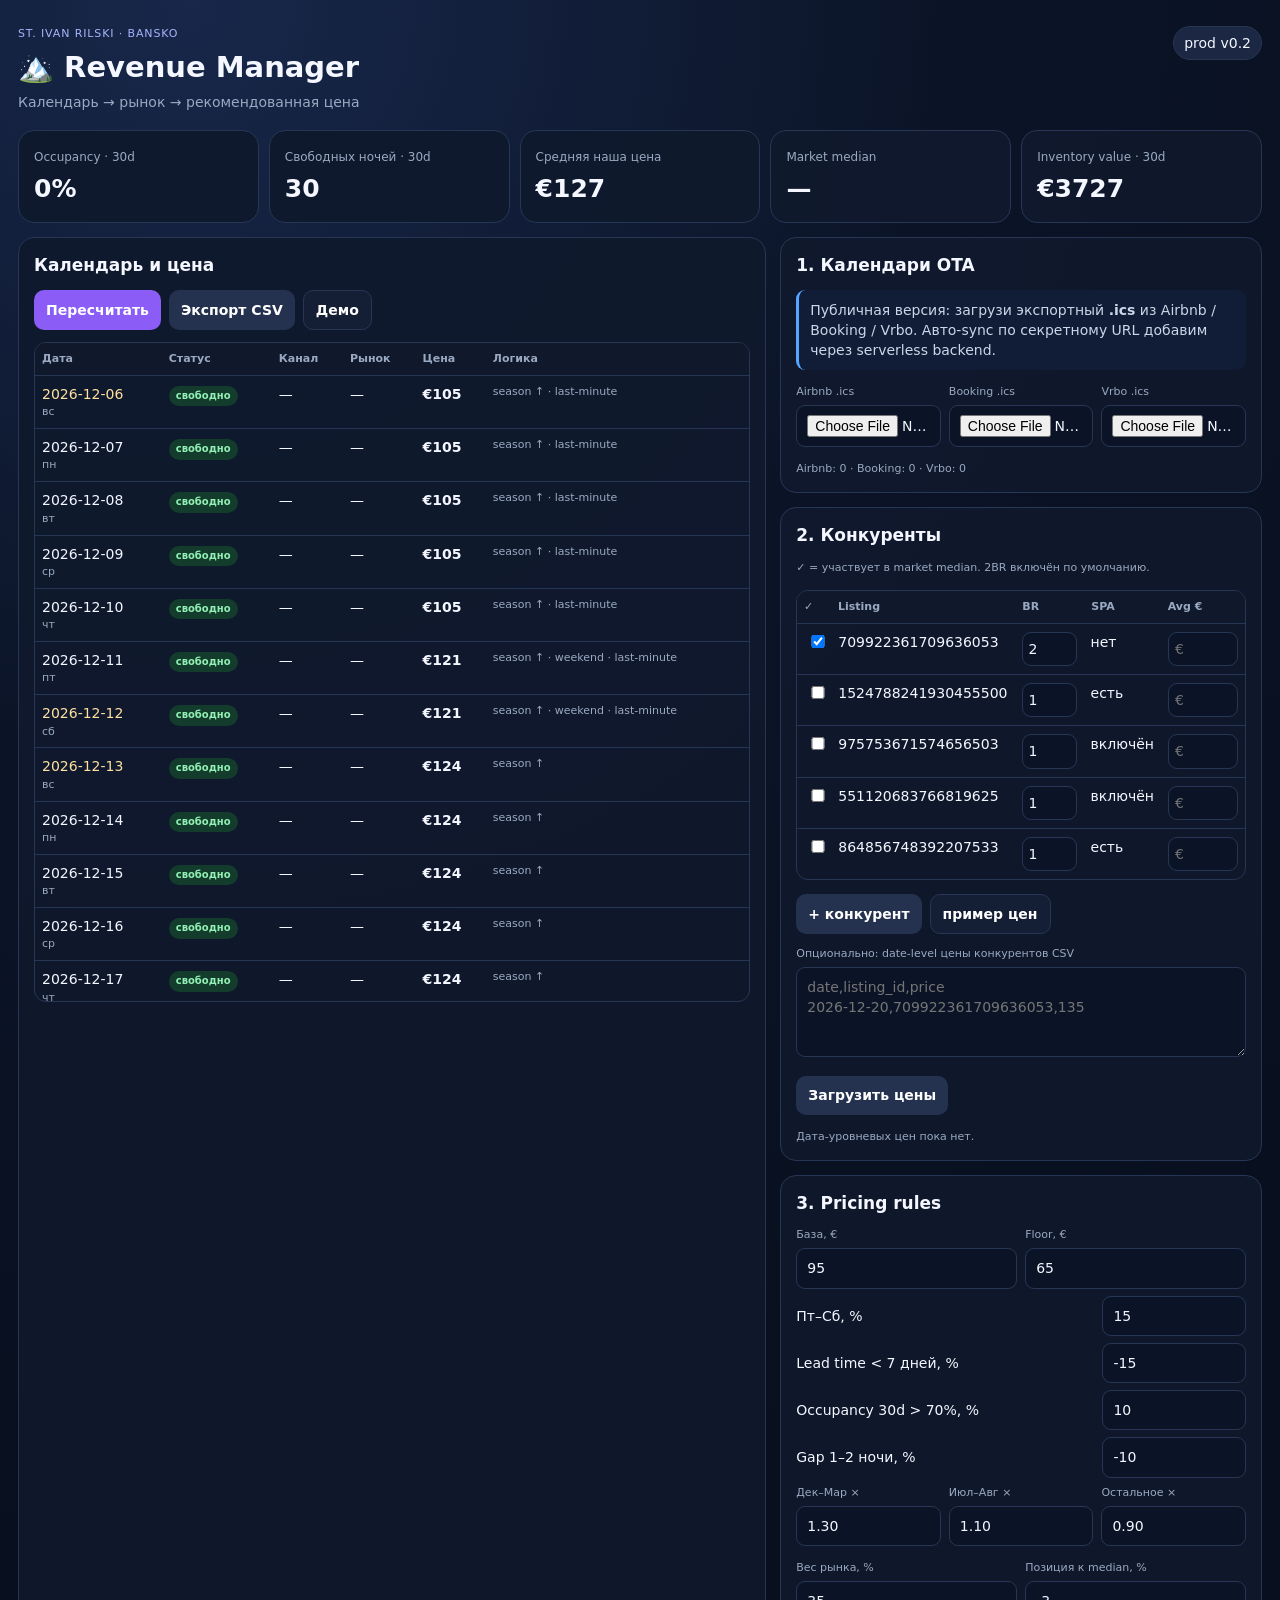
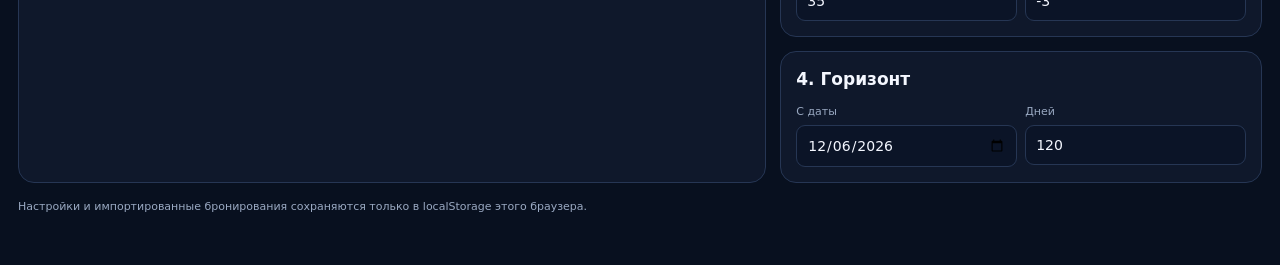
==== index.html @ 10fda828 "Deploy Bansko Revenue Manager web app" ====
<!doctype html><html lang="ru"><head><meta charset="utf-8"><meta name="viewport" content="width=device-width,initial-scale=1"><title>Bansko Revenue Manager</title><style>:root{--b:#08101f;--p:#10192c;--l:#263654;--t:#f4f7ff;--m:#9aa9c2;--a:#8b5cf6;--g:#23c56e;--r:#ff647c;--y:#f6b73c}*{box-sizing:border-box}body{margin:0;background:radial-gradient(circle at 15% 0,#18274a,#0b1427 35%,var(--b) 72%);color:var(--t);font:14px/1.45 Inter,system-ui,sans-serif}.w{max-width:1320px;margin:auto;padding:26px 18px 50px}.top{display:flex;justify-content:space-between;gap:16px;align-items:start}.k{font-size:11px;color:#a5b4fc;text-transform:uppercase;letter-spacing:.08em}h1{margin:4px 0;font-size:29px}.sub,.sm{color:var(--m)}.v{padding:6px 10px;border:1px solid var(--l);border-radius:999px;background:#1b2743}.metrics{display:grid;grid-template-columns:repeat(5,1fr);gap:10px;margin-top:18px}.card{background:#10192cee;border:1px solid var(--l);border-radius:16px;padding:15px}.metric span{color:var(--m);font-size:12px}.metric b{display:block;font-size:25px;margin-top:4px}.layout{display:grid;grid-template-columns:1.55fr .95fr;gap:14px;margin-top:14px}h2{font-size:17px;margin:0 0 12px}.sec{margin-top:14px}.row{display:grid;grid-template-columns:1fr 1fr;gap:8px}.row3{display:grid;grid-template-columns:repeat(3,1fr);gap:8px}.rule{display:grid;grid-template-columns:1.35fr .65fr;gap:8px;align-items:center;margin:7px 0}label{display:block;color:var(--m);font-size:11px;margin-bottom:5px}input,textarea{width:100%;background:#0b1427;color:var(--t);border:1px solid var(--l);border-radius:9px;padding:9px 10px;font:inherit}textarea{min-height:90px}button{border:0;border-radius:10px;padding:9px 12px;font:inherit;font-weight:750;cursor:pointer;background:#24324f;color:#fff}.pri{background:var(--a)}.ghost{background:#141f36;border:1px solid var(--l)}.toolbar{display:flex;gap:8px;flex-wrap:wrap;margin-bottom:12px}.hint{padding:10px 11px;border-radius:9px;background:#111d36;border-left:3px solid #55a6ff;color:#cbd6e8}.tablewrap{max-height:660px;overflow:auto;border:1px solid var(--l);border-radius:12px}table{width:100%;border-collapse:collapse}th,td{padding:8px 7px;border-bottom:1px solid var(--l);text-align:left;vertical-align:top}th{font-size:11px;color:var(--m);position:sticky;top:0;background:var(--p)}.pill{display:inline-flex;border-radius:999px;padding:3px 7px;font-size:10px;font-weight:800}.free{background:#133c2c;color:#92f0b4}.booked{background:#43202b;color:#ffafbb}.market{background:#172e4d;color:#acd4ff}.price{font-weight:850}.sm{font-size:11px}.week{color:#ffe0a0}.comp input{padding:6px}.footer{margin-top:16px;color:var(--m);font-size:11px}@media(max-width:1000px){.metrics{grid-template-columns:repeat(2,1fr)}.layout{grid-template-columns:1fr}}@media(max-width:600px){.metrics,.row,.row3{grid-template-columns:1fr}}</style></head><body><div class="w"><div class="top"><div><div class="k">St. Ivan Rilski · Bansko</div><h1>🏔️ Revenue Manager</h1><div class="sub">Календарь → рынок → рекомендованная цена</div></div><div class="v">prod v0.2</div></div><div class="metrics"><div class="card metric"><span>Occupancy · 30d</span><b id="occ">—</b></div><div class="card metric"><span>Свободных ночей · 30d</span><b id="free">—</b></div><div class="card metric"><span>Средняя наша цена</span><b id="avg">—</b></div><div class="card metric"><span>Market median</span><b id="med">—</b></div><div class="card metric"><span>Inventory value · 30d</span><b id="inv">—</b></div></div><div class="layout"><div class="card"><h2>Календарь и цена</h2><div class="toolbar"><button class="pri" onclick="render()">Пересчитать</button><button onclick="csvOut()">Экспорт CSV</button><button class="ghost" onclick="demo()">Демо</button></div><div class="tablewrap"><table><thead><tr><th>Дата</th><th>Статус</th><th>Канал</th><th>Рынок</th><th>Цена</th><th>Логика</th></tr></thead><tbody id="cal"></tbody></table></div></div><div><div class="card"><h2>1. Календари OTA</h2><div class="hint">Публичная версия: загрузи экспортный <b>.ics</b> из Airbnb / Booking / Vrbo. Авто-sync по секретному URL добавим через serverless backend.</div><div class="row3 sec"><div><label>Airbnb .ics</label><input id="af" type="file" accept=".ics,text/calendar"></div><div><label>Booking .ics</label><input id="bf" type="file" accept=".ics,text/calendar"></div><div><label>Vrbo .ics</label><input id="vf" type="file" accept=".ics,text/calendar"></div></div><div id="sync" class="sm sec">Файлы пока не загружены.</div></div><div class="card sec"><h2>2. Конкуренты</h2><div class="sm">✓ = участвует в market median. 2BR включён по умолчанию.</div><div class="tablewrap sec" style="max-height:290px"><table class="comp"><thead><tr><th>✓</th><th>Listing</th><th>BR</th><th>SPA</th><th>Avg €</th></tr></thead><tbody id="comps"></tbody></table></div><div class="toolbar sec"><button onclick="addComp()">+ конкурент</button><button class="ghost" onclick="seed()">пример цен</button></div><label>Опционально: date-level цены конкурентов CSV</label><textarea id="cp" placeholder="date,listing_id,price&#10;2026-12-20,709922361709636053,135"></textarea><button class="sec" onclick="parseCP()">Загрузить цены</button><div id="cps" class="sm sec">Дата-уровневых цен пока нет.</div></div><div class="card sec"><h2>3. Pricing rules</h2><div class="row"><div><label>База, €</label><input id="base" type="number" value="95"></div><div><label>Floor, €</label><input id="floor" type="number" value="65"></div></div><div class="rule"><div>Пт–Сб, %</div><input id="wk" type="number" value="15"></div><div class="rule"><div>Lead time &lt; 7 дней, %</div><input id="lm" type="number" value="-15"></div><div class="rule"><div>Occupancy 30d &gt; 70%, %</div><input id="ho" type="number" value="10"></div><div class="rule"><div>Gap 1–2 ночи, %</div><input id="gap" type="number" value="-10"></div><div class="row3"><div><label>Дек–Мар ×</label><input id="win" type="number" step=".05" value="1.30"></div><div><label>Июл–Авг ×</label><input id="sum" type="number" step=".05" value="1.10"></div><div><label>Остальное ×</label><input id="sho" type="number" step=".05" value="0.90"></div></div><div class="row sec"><div><label>Вес рынка, %</label><input id="mw" type="number" value="35"></div><div><label>Позиция к median, %</label><input id="mt" type="number" value="-3"></div></div></div><div class="card sec"><h2>4. Горизонт</h2><div class="row"><div><label>С даты</label><input id="start" type="date"></div><div><label>Дней</label><input id="days" type="number" min="7" max="365" value="120"></div></div></div></div></div><div class="footer">Настройки и импортированные бронирования сохраняются только в localStorage этого браузера.</div></div><script>const L={airbnb:'Airbnb',booking:'Booking',vrbo:'Vrbo'},ch={airbnb:[],booking:[],vrbo:[]};let dp={};let C=[{id:'709922361709636053',br:2,spa:'нет',avg:'',use:true},{id:'1524788241930455500',br:1,spa:'есть',avg:'',use:false},{id:'975753671574656503',br:1,spa:'включён',avg:'',use:false},{id:'551120683766819625',br:1,spa:'включён',avg:'',use:false},{id:'864856748392207533',br:1,spa:'есть',avg:'',use:false},{id:'1413524494264554969',br:1,spa:'есть',avg:'',use:false}];const $=x=>document.getElementById(x),iso=d=>d.toISOString().slice(0,10),num=x=>parseFloat($(x).value)||0,median=a=>{if(!a.length)return null;a=[...a].sort((x,y)=>x-y);let m=Math.floor(a.length/2);return a.length%2?a[m]:(a[m-1]+a[m])/2};function ics(t,s){t=t.replace(/\r?\n[ \t]/g,'');let out=[];for(const c of t.split('BEGIN:VEVENT').slice(1)){let b=c.split('END:VEVENT')[0],a=(b.match(/DTSTART(?:;[^:]*)?:(\d{8})/)||[])[1],z=(b.match(/DTEND(?:;[^:]*)?:(\d{8})/)||[])[1];if(a&&z){let f=q=>q.slice(0,4)+'-'+q.slice(4,6)+'-'+q.slice(6,8);out.push({start:f(a),end:f(z),source:s})}}return out}function range(a,z){let r=[],d=new Date(a+'T00:00:00'),e=new Date(z+'T00:00:00');while(d<e){r.push(iso(d));d.setDate(d.getDate()+1)}return r}function bm(){let m={};for(const [s,es] of Object.entries(ch))for(const e of es)for(const d of range(e.start,e.end))(m[d]??=[]).push(s);return m}function occ(m,st,n){let c=0,d=new Date(st+'T00:00:00');for(let i=0;i<n;i++){if(m[iso(d)])c++;d.setDate(d.getDate()+1)}return c/n}function gap(day,m){if(m[day])return false;let d=new Date(day+'T00:00:00'),p=new Date(d),n1=new Date(d),n2=new Date(d);p.setDate(p.getDate()-1);n1.setDate(n1.getDate()+1);n2.setDate(n2.getDate()+2);return !!m[iso(p)]&&(!!m[iso(n1)]||!!m[iso(n2)])}function market(day){let v=[];for(const c of C.filter(x=>x.use)){let q=dp[day]?.[c.id],a=parseFloat(c.avg);if(q>0)v.push(q);else if(a>0)v.push(a)}return median(v)}function price(day,m,o){let d=new Date(day+'T00:00:00'),mo=d.getMonth()+1,p=num('base'),why=[];let mult=[12,1,2,3].includes(mo)?num('win'):[7,8].includes(mo)?num('sum'):num('sho');p*=mult;why.push(mult>1?'season ↑':'season ↓');if([5,6].includes(d.getDay())){p*=1+num('wk')/100;why.push('weekend')}let t=new Date();t.setHours(0,0,0,0);let lead=Math.round((d-t)/864e5);if(lead>=0&&lead<7){p*=1+num('lm')/100;why.push('last-minute')}if(o>.7){p*=1+num('ho')/100;why.push('high occ')}if(gap(day,m)){p*=1+num('gap')/100;why.push('gap')}let mk=market(day);if(mk!==null&&num('mw')>0){let w=Math.max(0,Math.min(100,num('mw')))/100,target=mk*(1+num('mt')/100);p=p*(1-w)+target*w;why.push('market '+num('mt')+'%')}return{p:Math.round(Math.max(num('floor'),p)),m:mk===null?null:Math.round(mk),why}}function rc(){let b=$('comps');b.innerHTML='';C.forEach((c,i)=>{let r=document.createElement('tr');r.innerHTML=`<td><input type="checkbox" ${c.use?'checked':''} onchange="C[${i}].use=this.checked;save();render()"></td><td>${c.id}</td><td><input type="number" value="${c.br}" onchange="C[${i}].br=this.value;save()" style="width:55px"></td><td>${c.spa}</td><td><input type="number" value="${c.avg}" placeholder="€" onchange="C[${i}].avg=this.value;save();render()" style="width:70px"></td>`;b.appendChild(r)})}function save(){localStorage.setItem('brmC',JSON.stringify(C));localStorage.setItem('brmCh',JSON.stringify(ch));localStorage.setItem('brmDP',JSON.stringify(dp));for(const id of ['base','floor','wk','lm','ho','gap','win','sum','sho','mw','mt','start','days'])localStorage.setItem('brm-'+id,$(id).value)}function restore(){let c=JSON.parse(localStorage.getItem('brmC')||'null');if(c)C=c;let h=JSON.parse(localStorage.getItem('brmCh')||'null');if(h)Object.assign(ch,h);dp=JSON.parse(localStorage.getItem('brmDP')||'{}');for(const id of ['base','floor','wk','lm','ho','gap','win','sum','sho','mw','mt','start','days']){let v=localStorage.getItem('brm-'+id);if(v!==null)$(id).value=v}}function render(){let m=bm(),st=$('start').value||iso(new Date()),o=occ(m,st,30),d=new Date(st+'T00:00:00'),n=Math.max(7,Math.min(365,parseInt($('days').value)||120)),free=0,inv=0,ps=[],ms=[],rows=[];$('cal').innerHTML='';for(let i=0;i<n;i++){let day=iso(d),src=m[day]||[],book=src.length>0,q=price(day,m,o);if(i<30&&!book){free++;inv+=q.p}if(!book)ps.push(q.p);if(q.m!==null)ms.push(q.m);let tr=document.createElement('tr');tr.innerHTML=`<td class="${[0,6].includes(d.getDay())?'week':''}">${day}<div class="sm">${d.toLocaleDateString('ru-RU',{weekday:'short'})}</div></td><td><span class="pill ${book?'booked':'free'}">${book?'занято':'свободно'}</span></td><td>${src.map(x=>L[x]).join(', ')||'—'}</td><td>${q.m===null?'—':`<span class="pill market">€${q.m}</span>`}</td><td class="price">${book?'—':'€'+q.p}</td><td class="sm">${book?'бронь':q.why.join(' · ')}</td>`;$('cal').appendChild(tr);rows.push({day,book,src,market:q.m,price:q.p,why:q.why});d.setDate(d.getDate()+1)}$('occ').textContent=Math.round(o*100)+'%';$('free').textContent=free;$('avg').textContent=ps.length?'€'+Math.round(ps.reduce((a,b)=>a+b,0)/ps.length):'—';$('med').textContent=ms.length?'€'+Math.round(median(ms)):'—';$('inv').textContent='€'+Math.round(inv);window.rows=rows;rc();$('sync').textContent=Object.keys(ch).map(k=>L[k]+': '+ch[k].length).join(' · ');save()}function seed(){[112,95,101,99,104,97].forEach((v,i)=>C[i].avg=v);render()}function addComp(){C.push({id:'new-'+Date.now(),br:2,spa:'',avg:'',use:true});render()}function parseCP(){let n=0;for(const [i,l] of $('cp').value.split(/\r?\n/).entries()){let [d,id,p]=l.split(',').map(x=>(x||'').trim());if(i===0&&d==='date')continue;p=parseFloat(p);if(/^\d{4}-\d{2}-\d{2}$/.test(d)&&id&&p>0){dp[d]??={};dp[d][id]=p;n++}}$('cps').textContent='Загружено '+n+' цен.';render()}function csvOut(){render();let a=[['date','status','channel','market_median_eur','recommended_price_eur','reason'],...rows.map(r=>[r.day,r.book?'booked':'free',r.src.map(x=>L[x]).join('|'),r.market??'',r.book?'':r.price,r.why.join('|')])],s=a.map(r=>r.map(v=>'"'+String(v).replaceAll('"','""')+'"').join(',')).join('\n'),x=document.createElement('a');x.href=URL.createObjectURL(new Blob([s],{type:'text/csv'}));x.download='bansko-pricing.csv';x.click()}function demo(){let d=new Date(),aft=n=>{let x=new Date(d);x.setDate(x.getDate()+n);return iso(x)};ch.airbnb=[{start:aft(2),end:aft(5),source:'airbnb'},{start:aft(14),end:aft(18),source:'airbnb'}];ch.booking=[{start:aft(8),end:aft(11),source:'booking'}];ch.vrbo=[{start:aft(25),end:aft(28),source:'vrbo'}];seed()}[['af','airbnb'],['bf','booking'],['vf','vrbo']].forEach(([id,k])=>$(id).addEventListener('change',async e=>{let f=e.target.files[0];if(f){ch[k]=ics(await f.text(),k);render()}}));for(const id of ['base','floor','wk','lm','ho','gap','win','sum','sho','mw','mt','start','days'])$(id).addEventListener('change',render);$('start').value=iso(new Date());restore();render();</script></body></html>
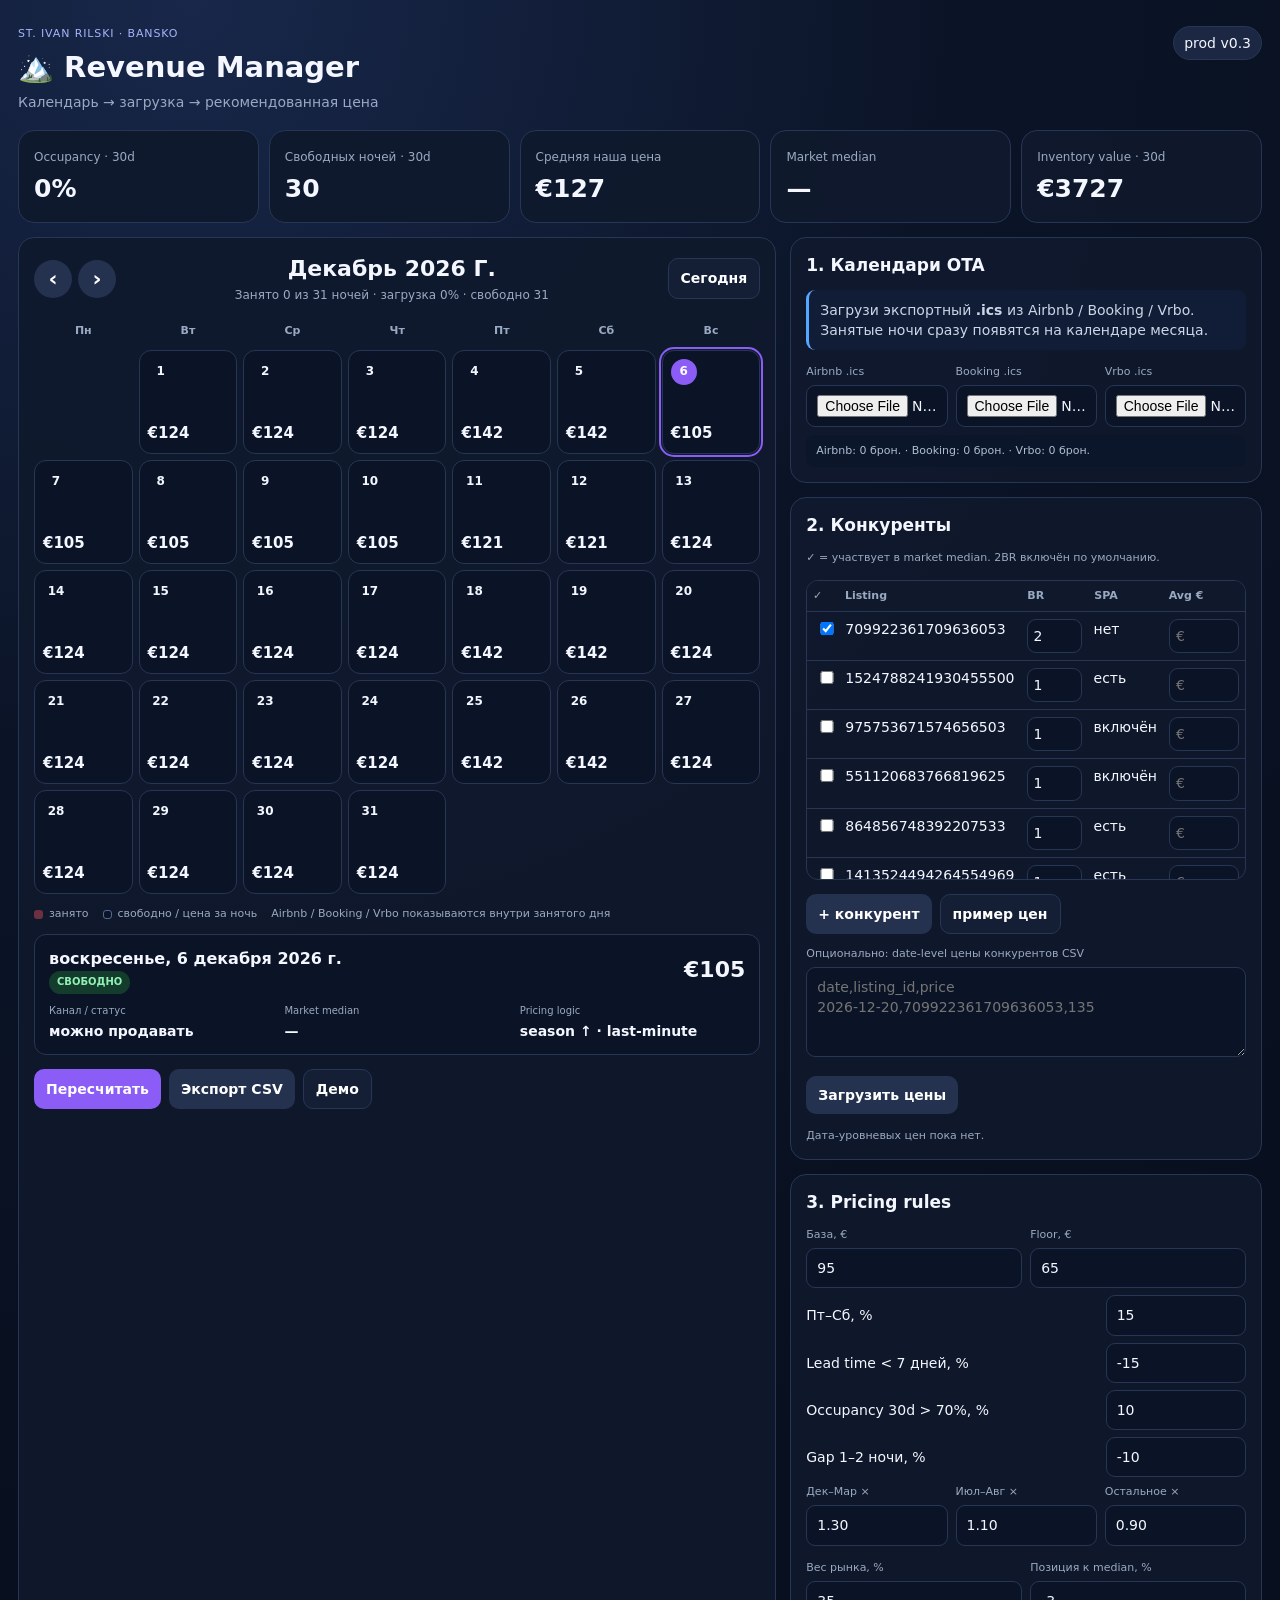
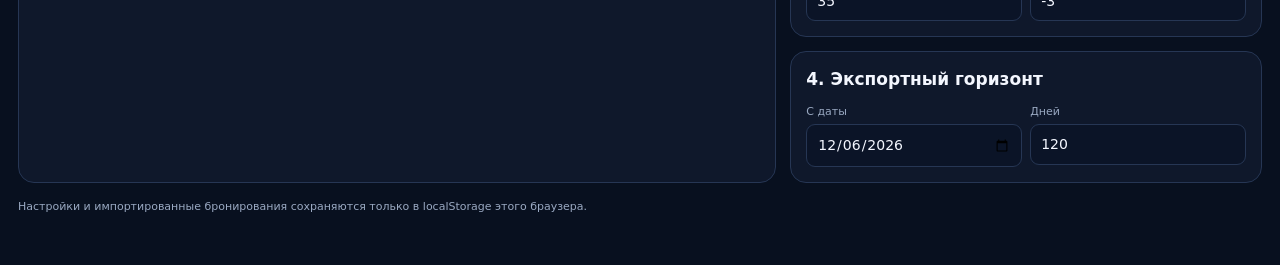
==== commit d682cf1b: "Switch to Airbnb-style monthly calendar" ====
--- a/index.html
+++ b/index.html
@@ -1 +1,67 @@
-<!doctype html><html lang="ru"><head><meta charset="utf-8"><meta name="viewport" content="width=device-width,initial-scale=1"><title>Bansko Revenue Manager</title><style>:root{--b:#08101f;--p:#10192c;--l:#263654;--t:#f4f7ff;--m:#9aa9c2;--a:#8b5cf6;--g:#23c56e;--r:#ff647c;--y:#f6b73c}*{box-sizing:border-box}body{margin:0;background:radial-gradient(circle at 15% 0,#18274a,#0b1427 35%,var(--b) 72%);color:var(--t);font:14px/1.45 Inter,system-ui,sans-serif}.w{max-width:1320px;margin:auto;padding:26px 18px 50px}.top{display:flex;justify-content:space-between;gap:16px;align-items:start}.k{font-size:11px;color:#a5b4fc;text-transform:uppercase;letter-spacing:.08em}h1{margin:4px 0;font-size:29px}.sub,.sm{color:var(--m)}.v{padding:6px 10px;border:1px solid var(--l);border-radius:999px;background:#1b2743}.metrics{display:grid;grid-template-columns:repeat(5,1fr);gap:10px;margin-top:18px}.card{background:#10192cee;border:1px solid var(--l);border-radius:16px;padding:15px}.metric span{color:var(--m);font-size:12px}.metric b{display:block;font-size:25px;margin-top:4px}.layout{display:grid;grid-template-columns:1.55fr .95fr;gap:14px;margin-top:14px}h2{font-size:17px;margin:0 0 12px}.sec{margin-top:14px}.row{display:grid;grid-template-columns:1fr 1fr;gap:8px}.row3{display:grid;grid-template-columns:repeat(3,1fr);gap:8px}.rule{display:grid;grid-template-columns:1.35fr .65fr;gap:8px;align-items:center;margin:7px 0}label{display:block;color:var(--m);font-size:11px;margin-bottom:5px}input,textarea{width:100%;background:#0b1427;color:var(--t);border:1px solid var(--l);border-radius:9px;padding:9px 10px;font:inherit}textarea{min-height:90px}button{border:0;border-radius:10px;padding:9px 12px;font:inherit;font-weight:750;cursor:pointer;background:#24324f;color:#fff}.pri{background:var(--a)}.ghost{background:#141f36;border:1px solid var(--l)}.toolbar{display:flex;gap:8px;flex-wrap:wrap;margin-bottom:12px}.hint{padding:10px 11px;border-radius:9px;background:#111d36;border-left:3px solid #55a6ff;color:#cbd6e8}.tablewrap{max-height:660px;overflow:auto;border:1px solid var(--l);border-radius:12px}table{width:100%;border-collapse:collapse}th,td{padding:8px 7px;border-bottom:1px solid var(--l);text-align:left;vertical-align:top}th{font-size:11px;color:var(--m);position:sticky;top:0;background:var(--p)}.pill{display:inline-flex;border-radius:999px;padding:3px 7px;font-size:10px;font-weight:800}.free{background:#133c2c;color:#92f0b4}.booked{background:#43202b;color:#ffafbb}.market{background:#172e4d;color:#acd4ff}.price{font-weight:850}.sm{font-size:11px}.week{color:#ffe0a0}.comp input{padding:6px}.footer{margin-top:16px;color:var(--m);font-size:11px}@media(max-width:1000px){.metrics{grid-template-columns:repeat(2,1fr)}.layout{grid-template-columns:1fr}}@media(max-width:600px){.metrics,.row,.row3{grid-template-columns:1fr}}</style></head><body><div class="w"><div class="top"><div><div class="k">St. Ivan Rilski · Bansko</div><h1>🏔️ Revenue Manager</h1><div class="sub">Календарь → рынок → рекомендованная цена</div></div><div class="v">prod v0.2</div></div><div class="metrics"><div class="card metric"><span>Occupancy · 30d</span><b id="occ">—</b></div><div class="card metric"><span>Свободных ночей · 30d</span><b id="free">—</b></div><div class="card metric"><span>Средняя наша цена</span><b id="avg">—</b></div><div class="card metric"><span>Market median</span><b id="med">—</b></div><div class="card metric"><span>Inventory value · 30d</span><b id="inv">—</b></div></div><div class="layout"><div class="card"><h2>Календарь и цена</h2><div class="toolbar"><button class="pri" onclick="render()">Пересчитать</button><button onclick="csvOut()">Экспорт CSV</button><button class="ghost" onclick="demo()">Демо</button></div><div class="tablewrap"><table><thead><tr><th>Дата</th><th>Статус</th><th>Канал</th><th>Рынок</th><th>Цена</th><th>Логика</th></tr></thead><tbody id="cal"></tbody></table></div></div><div><div class="card"><h2>1. Календари OTA</h2><div class="hint">Публичная версия: загрузи экспортный <b>.ics</b> из Airbnb / Booking / Vrbo. Авто-sync по секретному URL добавим через serverless backend.</div><div class="row3 sec"><div><label>Airbnb .ics</label><input id="af" type="file" accept=".ics,text/calendar"></div><div><label>Booking .ics</label><input id="bf" type="file" accept=".ics,text/calendar"></div><div><label>Vrbo .ics</label><input id="vf" type="file" accept=".ics,text/calendar"></div></div><div id="sync" class="sm sec">Файлы пока не загружены.</div></div><div class="card sec"><h2>2. Конкуренты</h2><div class="sm">✓ = участвует в market median. 2BR включён по умолчанию.</div><div class="tablewrap sec" style="max-height:290px"><table class="comp"><thead><tr><th>✓</th><th>Listing</th><th>BR</th><th>SPA</th><th>Avg €</th></tr></thead><tbody id="comps"></tbody></table></div><div class="toolbar sec"><button onclick="addComp()">+ конкурент</button><button class="ghost" onclick="seed()">пример цен</button></div><label>Опционально: date-level цены конкурентов CSV</label><textarea id="cp" placeholder="date,listing_id,price&#10;2026-12-20,709922361709636053,135"></textarea><button class="sec" onclick="parseCP()">Загрузить цены</button><div id="cps" class="sm sec">Дата-уровневых цен пока нет.</div></div><div class="card sec"><h2>3. Pricing rules</h2><div class="row"><div><label>База, €</label><input id="base" type="number" value="95"></div><div><label>Floor, €</label><input id="floor" type="number" value="65"></div></div><div class="rule"><div>Пт–Сб, %</div><input id="wk" type="number" value="15"></div><div class="rule"><div>Lead time &lt; 7 дней, %</div><input id="lm" type="number" value="-15"></div><div class="rule"><div>Occupancy 30d &gt; 70%, %</div><input id="ho" type="number" value="10"></div><div class="rule"><div>Gap 1–2 ночи, %</div><input id="gap" type="number" value="-10"></div><div class="row3"><div><label>Дек–Мар ×</label><input id="win" type="number" step=".05" value="1.30"></div><div><label>Июл–Авг ×</label><input id="sum" type="number" step=".05" value="1.10"></div><div><label>Остальное ×</label><input id="sho" type="number" step=".05" value="0.90"></div></div><div class="row sec"><div><label>Вес рынка, %</label><input id="mw" type="number" value="35"></div><div><label>Позиция к median, %</label><input id="mt" type="number" value="-3"></div></div></div><div class="card sec"><h2>4. Горизонт</h2><div class="row"><div><label>С даты</label><input id="start" type="date"></div><div><label>Дней</label><input id="days" type="number" min="7" max="365" value="120"></div></div></div></div></div><div class="footer">Настройки и импортированные бронирования сохраняются только в localStorage этого браузера.</div></div><script>const L={airbnb:'Airbnb',booking:'Booking',vrbo:'Vrbo'},ch={airbnb:[],booking:[],vrbo:[]};let dp={};let C=[{id:'709922361709636053',br:2,spa:'нет',avg:'',use:true},{id:'1524788241930455500',br:1,spa:'есть',avg:'',use:false},{id:'975753671574656503',br:1,spa:'включён',avg:'',use:false},{id:'551120683766819625',br:1,spa:'включён',avg:'',use:false},{id:'864856748392207533',br:1,spa:'есть',avg:'',use:false},{id:'1413524494264554969',br:1,spa:'есть',avg:'',use:false}];const $=x=>document.getElementById(x),iso=d=>d.toISOString().slice(0,10),num=x=>parseFloat($(x).value)||0,median=a=>{if(!a.length)return null;a=[...a].sort((x,y)=>x-y);let m=Math.floor(a.length/2);return a.length%2?a[m]:(a[m-1]+a[m])/2};function ics(t,s){t=t.replace(/\r?\n[ \t]/g,'');let out=[];for(const c of t.split('BEGIN:VEVENT').slice(1)){let b=c.split('END:VEVENT')[0],a=(b.match(/DTSTART(?:;[^:]*)?:(\d{8})/)||[])[1],z=(b.match(/DTEND(?:;[^:]*)?:(\d{8})/)||[])[1];if(a&&z){let f=q=>q.slice(0,4)+'-'+q.slice(4,6)+'-'+q.slice(6,8);out.push({start:f(a),end:f(z),source:s})}}return out}function range(a,z){let r=[],d=new Date(a+'T00:00:00'),e=new Date(z+'T00:00:00');while(d<e){r.push(iso(d));d.setDate(d.getDate()+1)}return r}function bm(){let m={};for(const [s,es] of Object.entries(ch))for(const e of es)for(const d of range(e.start,e.end))(m[d]??=[]).push(s);return m}function occ(m,st,n){let c=0,d=new Date(st+'T00:00:00');for(let i=0;i<n;i++){if(m[iso(d)])c++;d.setDate(d.getDate()+1)}return c/n}function gap(day,m){if(m[day])return false;let d=new Date(day+'T00:00:00'),p=new Date(d),n1=new Date(d),n2=new Date(d);p.setDate(p.getDate()-1);n1.setDate(n1.getDate()+1);n2.setDate(n2.getDate()+2);return !!m[iso(p)]&&(!!m[iso(n1)]||!!m[iso(n2)])}function market(day){let v=[];for(const c of C.filter(x=>x.use)){let q=dp[day]?.[c.id],a=parseFloat(c.avg);if(q>0)v.push(q);else if(a>0)v.push(a)}return median(v)}function price(day,m,o){let d=new Date(day+'T00:00:00'),mo=d.getMonth()+1,p=num('base'),why=[];let mult=[12,1,2,3].includes(mo)?num('win'):[7,8].includes(mo)?num('sum'):num('sho');p*=mult;why.push(mult>1?'season ↑':'season ↓');if([5,6].includes(d.getDay())){p*=1+num('wk')/100;why.push('weekend')}let t=new Date();t.setHours(0,0,0,0);let lead=Math.round((d-t)/864e5);if(lead>=0&&lead<7){p*=1+num('lm')/100;why.push('last-minute')}if(o>.7){p*=1+num('ho')/100;why.push('high occ')}if(gap(day,m)){p*=1+num('gap')/100;why.push('gap')}let mk=market(day);if(mk!==null&&num('mw')>0){let w=Math.max(0,Math.min(100,num('mw')))/100,target=mk*(1+num('mt')/100);p=p*(1-w)+target*w;why.push('market '+num('mt')+'%')}return{p:Math.round(Math.max(num('floor'),p)),m:mk===null?null:Math.round(mk),why}}function rc(){let b=$('comps');b.innerHTML='';C.forEach((c,i)=>{let r=document.createElement('tr');r.innerHTML=`<td><input type="checkbox" ${c.use?'checked':''} onchange="C[${i}].use=this.checked;save();render()"></td><td>${c.id}</td><td><input type="number" value="${c.br}" onchange="C[${i}].br=this.value;save()" style="width:55px"></td><td>${c.spa}</td><td><input type="number" value="${c.avg}" placeholder="€" onchange="C[${i}].avg=this.value;save();render()" style="width:70px"></td>`;b.appendChild(r)})}function save(){localStorage.setItem('brmC',JSON.stringify(C));localStorage.setItem('brmCh',JSON.stringify(ch));localStorage.setItem('brmDP',JSON.stringify(dp));for(const id of ['base','floor','wk','lm','ho','gap','win','sum','sho','mw','mt','start','days'])localStorage.setItem('brm-'+id,$(id).value)}function restore(){let c=JSON.parse(localStorage.getItem('brmC')||'null');if(c)C=c;let h=JSON.parse(localStorage.getItem('brmCh')||'null');if(h)Object.assign(ch,h);dp=JSON.parse(localStorage.getItem('brmDP')||'{}');for(const id of ['base','floor','wk','lm','ho','gap','win','sum','sho','mw','mt','start','days']){let v=localStorage.getItem('brm-'+id);if(v!==null)$(id).value=v}}function render(){let m=bm(),st=$('start').value||iso(new Date()),o=occ(m,st,30),d=new Date(st+'T00:00:00'),n=Math.max(7,Math.min(365,parseInt($('days').value)||120)),free=0,inv=0,ps=[],ms=[],rows=[];$('cal').innerHTML='';for(let i=0;i<n;i++){let day=iso(d),src=m[day]||[],book=src.length>0,q=price(day,m,o);if(i<30&&!book){free++;inv+=q.p}if(!book)ps.push(q.p);if(q.m!==null)ms.push(q.m);let tr=document.createElement('tr');tr.innerHTML=`<td class="${[0,6].includes(d.getDay())?'week':''}">${day}<div class="sm">${d.toLocaleDateString('ru-RU',{weekday:'short'})}</div></td><td><span class="pill ${book?'booked':'free'}">${book?'занято':'свободно'}</span></td><td>${src.map(x=>L[x]).join(', ')||'—'}</td><td>${q.m===null?'—':`<span class="pill market">€${q.m}</span>`}</td><td class="price">${book?'—':'€'+q.p}</td><td class="sm">${book?'бронь':q.why.join(' · ')}</td>`;$('cal').appendChild(tr);rows.push({day,book,src,market:q.m,price:q.p,why:q.why});d.setDate(d.getDate()+1)}$('occ').textContent=Math.round(o*100)+'%';$('free').textContent=free;$('avg').textContent=ps.length?'€'+Math.round(ps.reduce((a,b)=>a+b,0)/ps.length):'—';$('med').textContent=ms.length?'€'+Math.round(median(ms)):'—';$('inv').textContent='€'+Math.round(inv);window.rows=rows;rc();$('sync').textContent=Object.keys(ch).map(k=>L[k]+': '+ch[k].length).join(' · ');save()}function seed(){[112,95,101,99,104,97].forEach((v,i)=>C[i].avg=v);render()}function addComp(){C.push({id:'new-'+Date.now(),br:2,spa:'',avg:'',use:true});render()}function parseCP(){let n=0;for(const [i,l] of $('cp').value.split(/\r?\n/).entries()){let [d,id,p]=l.split(',').map(x=>(x||'').trim());if(i===0&&d==='date')continue;p=parseFloat(p);if(/^\d{4}-\d{2}-\d{2}$/.test(d)&&id&&p>0){dp[d]??={};dp[d][id]=p;n++}}$('cps').textContent='Загружено '+n+' цен.';render()}function csvOut(){render();let a=[['date','status','channel','market_median_eur','recommended_price_eur','reason'],...rows.map(r=>[r.day,r.book?'booked':'free',r.src.map(x=>L[x]).join('|'),r.market??'',r.book?'':r.price,r.why.join('|')])],s=a.map(r=>r.map(v=>'"'+String(v).replaceAll('"','""')+'"').join(',')).join('\n'),x=document.createElement('a');x.href=URL.createObjectURL(new Blob([s],{type:'text/csv'}));x.download='bansko-pricing.csv';x.click()}function demo(){let d=new Date(),aft=n=>{let x=new Date(d);x.setDate(x.getDate()+n);return iso(x)};ch.airbnb=[{start:aft(2),end:aft(5),source:'airbnb'},{start:aft(14),end:aft(18),source:'airbnb'}];ch.booking=[{start:aft(8),end:aft(11),source:'booking'}];ch.vrbo=[{start:aft(25),end:aft(28),source:'vrbo'}];seed()}[['af','airbnb'],['bf','booking'],['vf','vrbo']].forEach(([id,k])=>$(id).addEventListener('change',async e=>{let f=e.target.files[0];if(f){ch[k]=ics(await f.text(),k);render()}}));for(const id of ['base','floor','wk','lm','ho','gap','win','sum','sho','mw','mt','start','days'])$(id).addEventListener('change',render);$('start').value=iso(new Date());restore();render();</script></body></html>+<!doctype html>
+<html lang="ru">
+<head>
+<meta charset="utf-8">
+<meta name="viewport" content="width=device-width,initial-scale=1">
+<title>Bansko Revenue Manager</title>
+<link rel="stylesheet" href="styles.css">
+</head>
+<body>
+<div class="w">
+  <div class="top"><div><div class="k">St. Ivan Rilski · Bansko</div><h1>🏔️ Revenue Manager</h1><div class="sub">Календарь → загрузка → рекомендованная цена</div></div><div class="v">prod v0.3</div></div>
+  <div class="metrics">
+    <div class="card metric"><span>Occupancy · 30d</span><b id="occ">—</b></div>
+    <div class="card metric"><span>Свободных ночей · 30d</span><b id="free">—</b></div>
+    <div class="card metric"><span>Средняя наша цена</span><b id="avg">—</b></div>
+    <div class="card metric"><span>Market median</span><b id="med">—</b></div>
+    <div class="card metric"><span>Inventory value · 30d</span><b id="inv">—</b></div>
+  </div>
+
+  <div class="layout">
+    <div class="card">
+      <div class="calendar-head">
+        <div class="month-nav"><button class="navbtn" onclick="moveMonth(-1)" aria-label="Предыдущий месяц">‹</button><button class="navbtn" onclick="moveMonth(1)" aria-label="Следующий месяц">›</button></div>
+        <div class="month-center"><div id="monthTitle" class="month-title">—</div><div id="monthMeta" class="month-meta">—</div></div>
+        <button class="ghost todaybtn" onclick="goToday()">Сегодня</button>
+      </div>
+      <div class="weekdays"><div class="weekday">Пн</div><div class="weekday">Вт</div><div class="weekday">Ср</div><div class="weekday">Чт</div><div class="weekday">Пт</div><div class="weekday">Сб</div><div class="weekday">Вс</div></div>
+      <div id="monthGrid" class="month-grid"></div>
+      <div class="legend"><span><i class="dot busy"></i> занято</span><span><i class="dot free"></i> свободно / цена за ночь</span><span>Airbnb / Booking / Vrbo показываются внутри занятого дня</span></div>
+      <div id="dayDetail" class="detail"></div>
+      <div class="toolbar sec"><button class="pri" onclick="render()">Пересчитать</button><button onclick="csvOut()">Экспорт CSV</button><button class="ghost" onclick="demo()">Демо</button></div>
+    </div>
+
+    <div>
+      <div class="card">
+        <h2>1. Календари OTA</h2>
+        <div class="hint">Загрузи экспортный <b>.ics</b> из Airbnb / Booking / Vrbo. Занятые ночи сразу появятся на календаре месяца.</div>
+        <div class="row3 sec"><div><label>Airbnb .ics</label><input id="af" type="file" accept=".ics,text/calendar"></div><div><label>Booking .ics</label><input id="bf" type="file" accept=".ics,text/calendar"></div><div><label>Vrbo .ics</label><input id="vf" type="file" accept=".ics,text/calendar"></div></div>
+        <div id="sync" class="status">Файлы пока не загружены.</div>
+      </div>
+
+      <div class="card sec">
+        <h2>2. Конкуренты</h2><div class="sm">✓ = участвует в market median. 2BR включён по умолчанию.</div>
+        <div class="tablewrap sec"><table class="comp"><thead><tr><th>✓</th><th>Listing</th><th>BR</th><th>SPA</th><th>Avg €</th></tr></thead><tbody id="comps"></tbody></table></div>
+        <div class="toolbar sec"><button onclick="addComp()">+ конкурент</button><button class="ghost" onclick="seed()">пример цен</button></div>
+        <label>Опционально: date-level цены конкурентов CSV</label><textarea id="cp" placeholder="date,listing_id,price&#10;2026-12-20,709922361709636053,135"></textarea><button class="sec" onclick="parseCP()">Загрузить цены</button><div id="cps" class="sm sec">Дата-уровневых цен пока нет.</div>
+      </div>
+
+      <div class="card sec">
+        <h2>3. Pricing rules</h2>
+        <div class="row"><div><label>База, €</label><input id="base" type="number" value="95"></div><div><label>Floor, €</label><input id="floor" type="number" value="65"></div></div>
+        <div class="rule"><div>Пт–Сб, %</div><input id="wk" type="number" value="15"></div><div class="rule"><div>Lead time &lt; 7 дней, %</div><input id="lm" type="number" value="-15"></div><div class="rule"><div>Occupancy 30d &gt; 70%, %</div><input id="ho" type="number" value="10"></div><div class="rule"><div>Gap 1–2 ночи, %</div><input id="gap" type="number" value="-10"></div>
+        <div class="row3"><div><label>Дек–Мар ×</label><input id="win" type="number" step=".05" value="1.30"></div><div><label>Июл–Авг ×</label><input id="sum" type="number" step=".05" value="1.10"></div><div><label>Остальное ×</label><input id="sho" type="number" step=".05" value="0.90"></div></div>
+        <div class="row sec"><div><label>Вес рынка, %</label><input id="mw" type="number" value="35"></div><div><label>Позиция к median, %</label><input id="mt" type="number" value="-3"></div></div>
+      </div>
+
+      <div class="card sec"><h2>4. Экспортный горизонт</h2><div class="row"><div><label>С даты</label><input id="start" type="date"></div><div><label>Дней</label><input id="days" type="number" min="7" max="365" value="120"></div></div></div>
+    </div>
+  </div>
+  <div class="footer">Настройки и импортированные бронирования сохраняются только в localStorage этого браузера.</div>
+</div>
+<script src="core.js"></script>
+<script src="competitors.js"></script>
+<script src="calendar.js"></script>
+<script src="setup.js"></script>
+</body>
+</html>
--- a/styles.css
+++ b/styles.css
@@ -0,0 +1,4 @@
+:root{--b:#08101f;--p:#10192c;--p2:#15213a;--l:#263654;--t:#f4f7ff;--m:#9aa9c2;--a:#8b5cf6;--g:#23c56e;--r:#ff647c;--y:#f6b73c;--blue:#55a6ff}
+*{box-sizing:border-box}body{margin:0;background:radial-gradient(circle at 15% 0,#18274a,#0b1427 35%,var(--b) 72%);color:var(--t);font:14px/1.45 Inter,system-ui,-apple-system,BlinkMacSystemFont,"Segoe UI",sans-serif}.w{max-width:1380px;margin:auto;padding:26px 18px 50px}.top{display:flex;justify-content:space-between;gap:16px;align-items:start}.k{font-size:11px;color:#a5b4fc;text-transform:uppercase;letter-spacing:.08em}h1{margin:4px 0;font-size:29px}.sub,.sm{color:var(--m)}.sm{font-size:11px}.v{padding:6px 10px;border:1px solid var(--l);border-radius:999px;background:#1b2743}.metrics{display:grid;grid-template-columns:repeat(5,1fr);gap:10px;margin-top:18px}.card{background:#10192cee;border:1px solid var(--l);border-radius:16px;padding:15px}.metric span{color:var(--m);font-size:12px}.metric b{display:block;font-size:25px;margin-top:4px}.layout{display:grid;grid-template-columns:1.65fr .9fr;gap:14px;margin-top:14px}h2{font-size:17px;margin:0 0 12px}.sec{margin-top:14px}.row{display:grid;grid-template-columns:1fr 1fr;gap:8px}.row3{display:grid;grid-template-columns:repeat(3,1fr);gap:8px}.rule{display:grid;grid-template-columns:1.35fr .65fr;gap:8px;align-items:center;margin:7px 0}label{display:block;color:var(--m);font-size:11px;margin-bottom:5px}input,textarea{width:100%;background:#0b1427;color:var(--t);border:1px solid var(--l);border-radius:9px;padding:9px 10px;font:inherit}textarea{min-height:90px;resize:vertical}button{border:0;border-radius:10px;padding:9px 12px;font:inherit;font-weight:750;cursor:pointer;background:#24324f;color:#fff}.pri{background:var(--a)}.ghost{background:#141f36;border:1px solid var(--l)}.toolbar{display:flex;gap:8px;flex-wrap:wrap;margin-bottom:12px}.hint{padding:10px 11px;border-radius:9px;background:#111d36;border-left:3px solid var(--blue);color:#cbd6e8}.status{margin-top:8px;padding:8px 10px;border-radius:8px;background:#0c162b;color:#aebdd2;font-size:11px;white-space:pre-wrap}.tablewrap{max-height:300px;overflow:auto;border:1px solid var(--l);border-radius:12px}table{width:100%;border-collapse:collapse}th,td{padding:7px 6px;border-bottom:1px solid var(--l);text-align:left;vertical-align:top}th{font-size:11px;color:var(--m);position:sticky;top:0;background:var(--p);z-index:2}.comp input{padding:6px}.footer{margin-top:16px;color:var(--m);font-size:11px}
+.calendar-head{display:grid;grid-template-columns:auto 1fr auto;gap:12px;align-items:center;margin-bottom:14px}.month-nav{display:flex;gap:6px}.navbtn{width:38px;height:38px;padding:0;border-radius:50%;font-size:22px;line-height:1}.month-center{text-align:center}.month-title{font-size:22px;font-weight:850;text-transform:capitalize}.month-meta{color:var(--m);font-size:12px;margin-top:2px}.todaybtn{white-space:nowrap}.weekdays,.month-grid{display:grid;grid-template-columns:repeat(7,minmax(0,1fr));gap:6px}.weekdays{margin-bottom:6px}.weekday{text-align:center;color:var(--m);font-size:11px;font-weight:700;padding:5px}.day{min-height:104px;background:#0b1427;border:1px solid var(--l);border-radius:12px;padding:8px;position:relative;cursor:pointer;transition:.15s ease;overflow:hidden}.day:hover{transform:translateY(-1px);border-color:#52698f}.day.blank{background:transparent;border-color:transparent;cursor:default}.day.blank:hover{transform:none}.day.selected{outline:2px solid var(--a);outline-offset:1px}.day.today .daynum{background:var(--a);color:#fff}.day.busyday{background:linear-gradient(145deg,#431d2a,#2b1722);border-color:#6d3040}.daynum{display:inline-flex;align-items:center;justify-content:center;width:26px;height:26px;border-radius:50%;font-weight:800;font-size:12px}.dayprice{position:absolute;left:8px;bottom:8px;font-size:15px;font-weight:850}.marketmini{position:absolute;right:8px;bottom:9px;color:#8eb6e9;font-size:10px}.busylabel{margin-top:7px;font-size:12px;font-weight:900;color:#ffb0bd}.channelchips{display:flex;gap:4px;flex-wrap:wrap;margin-top:6px}.chip{font-size:9px;font-weight:800;padding:3px 6px;border-radius:999px}.airbnb{background:#5b2031;color:#ffb9c5}.booking{background:#153969;color:#acd1ff}.vrbo{background:#2e315f;color:#c4c7ff}.legend{display:flex;gap:14px;flex-wrap:wrap;margin-top:12px;color:var(--m);font-size:11px}.legend span{display:flex;gap:6px;align-items:center}.dot{width:9px;height:9px;border-radius:3px;display:inline-block}.dot.busy{background:#6d3040}.dot.free{background:#0b1427;border:1px solid #52698f}.detail{margin-top:12px;padding:12px 14px;border-radius:12px;background:#0b1427;border:1px solid var(--l)}.detailtop{display:flex;justify-content:space-between;gap:10px;align-items:center}.detaildate{font-size:16px;font-weight:850}.bigprice{font-size:22px;font-weight:900}.badgestatus{display:inline-flex;padding:4px 8px;border-radius:999px;font-size:10px;font-weight:850}.badgestatus.busy{background:#43202b;color:#ffafbb}.badgestatus.free{background:#133c2c;color:#92f0b4}.detailgrid{display:grid;grid-template-columns:repeat(3,1fr);gap:10px;margin-top:10px}.detailitem span{display:block;color:var(--m);font-size:10px}.detailitem b{display:block;margin-top:3px}
+@media(max-width:1050px){.metrics{grid-template-columns:repeat(2,1fr)}.layout{grid-template-columns:1fr}}@media(max-width:700px){.metrics,.row,.row3{grid-template-columns:1fr}.day{min-height:78px;padding:6px}.dayprice{font-size:12px;left:6px;bottom:6px}.marketmini{display:none}.busylabel{font-size:10px}.chip{font-size:8px;padding:2px 4px}.month-title{font-size:18px}.calendar-head{grid-template-columns:auto 1fr}.todaybtn{grid-column:1/-1}.detailgrid{grid-template-columns:1fr 1fr}}
